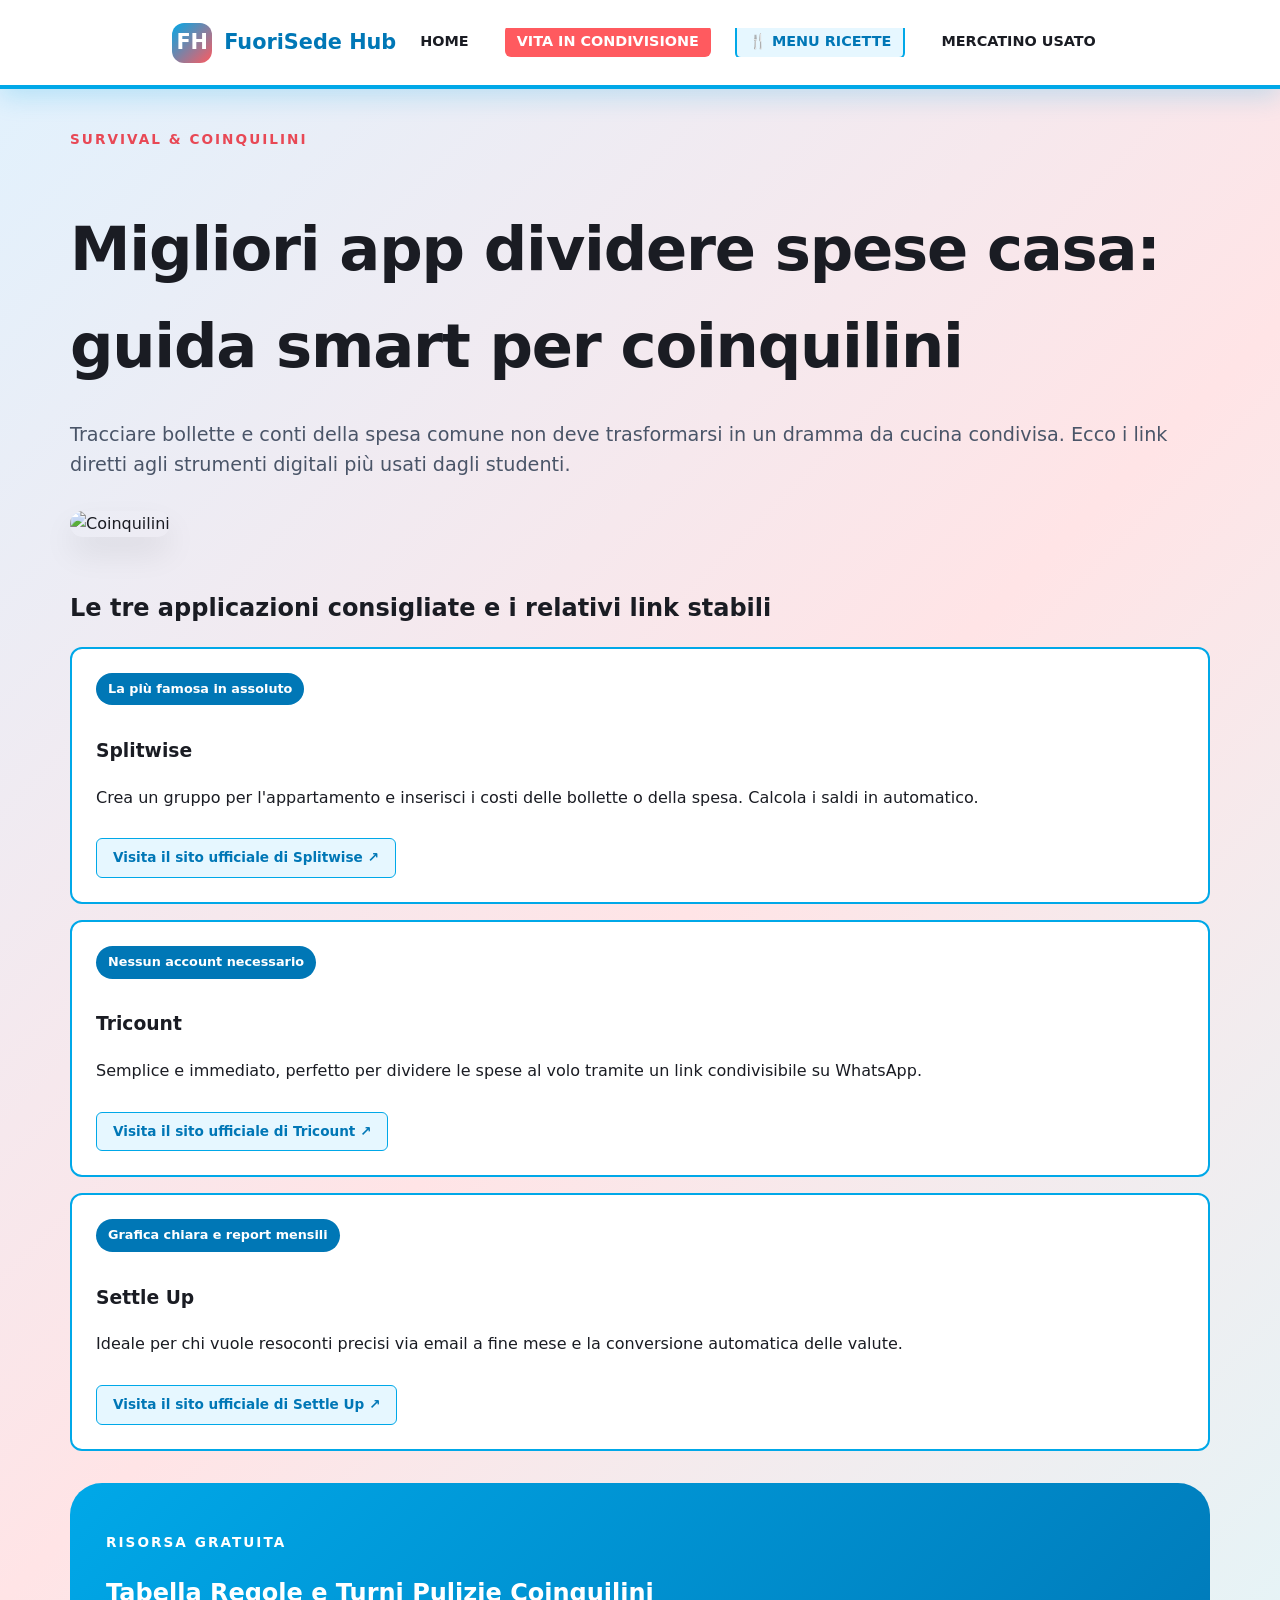
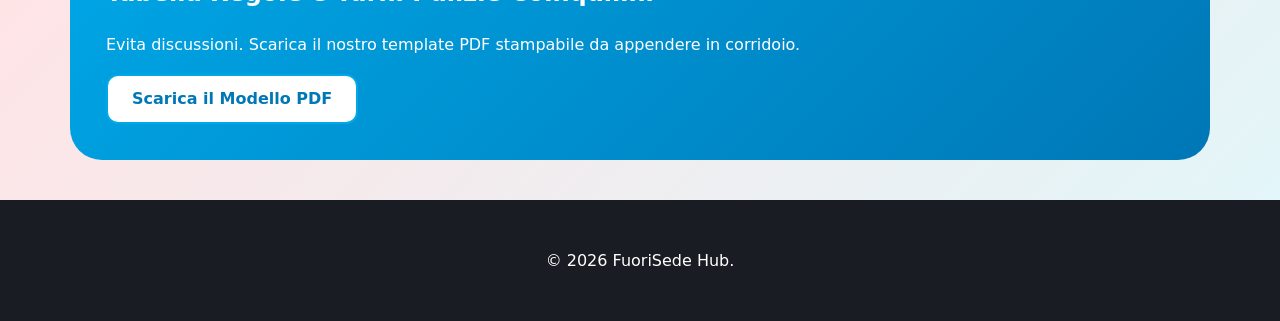
==== condivisione.html @ a3eaa7cb "Create condivisione.html" ====
<!DOCTYPE html>
<html lang="it">
  <head>
    <meta charset="UTF-8" />
    <meta name="viewport" content="width=device-width, initial-scale=1.0" />
    <meta name="description" content="Migliori app dividere spese casa: scopri come gestire il budget, le bollette e le spese condivise tra coinquilini universitari fuori sede." />
    <title>Migliori app dividere spese casa | FuoriSede Hub</title>
    <style>
      :root {
        --primary: #00a8e8; --primary-dark: #0077b6; --accent: #ff5a5f; --accent-dark: #e84855; --cyan: #8eddf9; --ink: #1a1c23; --muted: #4a5568; --bg: #f0f4f8; --surface: #ffffff; --soft: #e6f7ff; --line: #cbd5e1; --shadow: 0 16px 32px rgba(0, 0, 0, 0.08); --radius-sm: 12px; --radius-md: 20px; --radius-lg: 32px; --container: min(1140px, calc(100% - 40px));
      }
      * { box-sizing: border-box; }
      html { scroll-behavior: smooth; }
      body { margin: 0; color: var(--ink); background: linear-gradient(135deg, #e0f2fe 0%, #ffe4e6 50%, #e0f7fa 100%); font-family: system-ui, -apple-system, sans-serif; line-height: 1.6; }
      a { color: inherit; text-decoration: none; }
      .site-header { position: sticky; top: 0; z-index: 20; background: #ffffff; border-bottom: 4px solid var(--primary); box-shadow: 0 8px 24px rgba(0, 168, 232, 0.2); }
      .navbar { width: var(--container); min-height: 85px; margin: 0 auto; display: flex; flex-direction: column; align-items: center; justify-content: center; padding: 10px 0; gap: 12px; }
      .logo { display: inline-flex; align-items: center; gap: 12px; font-weight: 900; font-size: 1.3rem; color: var(--primary-dark); }
      .logo-mark { width: 40px; height: 40px; display: grid; place-items: center; color: #ffffff; background: linear-gradient(135deg, var(--primary), var(--accent)); border-radius: 12px; }
      .nav-links { display: flex; gap: 10px; margin: 0; padding: 0; list-style: none; max-width: 100%; overflow-x: auto; white-space: nowrap; padding-bottom: 4px; }
      .nav-links a { color: var(--ink); font-weight: 800; text-transform: uppercase; font-size: 0.75rem; padding: 6px 10px; border-radius: 6px; }
      .nav-links .active { color: #ffffff; background-color: var(--accent); }
      .nav-links .menu-btn { background: var(--soft); color: var(--primary-dark); border: 2px solid var(--primary); }
      main { width: var(--container); margin: 40px auto; }
      .eyebrow { color: var(--accent-dark); font-size: 0.85rem; font-weight: 800; text-transform: uppercase; letter-spacing: 0.15em; margin-bottom: 12px; }
      h1 { font-size: clamp(2.2rem, 8vw, 3.8rem); font-weight: 900; margin-bottom: 24px; letter-spacing: -0.02em; }
      .lead { font-size: 1.2rem; color: var(--muted); margin-bottom: 30px; }
      .responsive-image { width: 100%; height: auto; border-radius: var(--radius-md); aspect-ratio: 16/10; object-fit: cover; margin-bottom: 32px; box-shadow: var(--shadow); }
      .review-card { padding: 24px; background: var(--surface); border: 2px solid var(--primary); border-radius: var(--radius-sm); margin-bottom: 16px; }
      .rating { display: inline-flex; margin-bottom: 12px; padding: 6px 12px; color: #ffffff; background: var(--primary-dark); border-radius: 999px; font-size: 0.8rem; font-weight: 700; }
      .app-link-btn { display: inline-flex; margin-top: 12px; padding: 8px 16px; background: var(--soft); color: var(--primary-dark); border-radius: 6px; font-weight: 700; border: 1px solid var(--primary); font-size: 0.85rem; }
      .app-link-btn:hover { background: var(--primary); color: #fff; }
      .download-box, .cta-box { padding: 36px; color: #ffffff; background: linear-gradient(135deg, var(--primary), var(--primary-dark)); border-radius: var(--radius-lg); margin: 32px 0; border: none; }
      .download-box p, .cta-box p { color: #ffffff; }
      .button { min-height: 50px; display: inline-flex; align-items: center; justify-content: center; padding: 0 24px; color: #ffffff; background: var(--accent); border: 0; border-radius: var(--radius-sm); font-weight: 700; cursor: pointer; box-shadow: 0 10px 24px rgba(255, 90, 95, 0.35); }
      .button-secondary { color: var(--primary-dark); background: var(--surface); border: 2px solid var(--primary); box-shadow: none; }
      .site-footer { margin-top: 40px; color: #ffffff; background: var(--ink); padding: 32px 0; text-align: center; }
      @media (min-width: 720px) { .navbar { flex-direction: row; min-height: 85px; padding: 0; } .nav-links { gap: 24px; } .nav-links a { font-size: 0.9rem; padding: 8px 12px; } }
    </style>
  </head>
  <body>
    <header class="site-header">
      <nav class="navbar">
        <a class="logo" href="index.html"><span class="logo-mark">FH</span><span>FuoriSede Hub</span></a>
        <ul class="nav-links">
          <li><a href="index.html">Home</a></li>
          <li><a href="condivisione.html" class="active">Vita in Condivisione</a></li>
          <li><a href="menu.html" class="menu-btn">🍴 Menu Ricette</a></li>
          <li><a href="mercatino.html">Mercatino Usato</a></li>
        </ul>
      </nav>
    </header>

    <main>
      <article>
        <p class="eyebrow">Survival &amp; Coinquilini</p>
        <h1>Migliori app dividere spese casa: guida smart per coinquilini</h1>
        <p class="lead">Tracciare bollette e conti della spesa comune non deve trasformarsi in un dramma da cucina condivisa. Ecco i link diretti agli strumenti digitali più usati dagli studenti.</p>
        <img class="responsive-image" src="https://images.unsplash.com/photo-1522202176988-66273c2fd55f?auto=format&fit=crop&w=1200&q=80" alt="Coinquilini" />

        <section>
          <h2>Le tre applicazioni consigliate e i relativi link stabili</h2>
          
          <div class="review-card">
            <span class="rating">La più famosa in assoluto</span>
            <h3>Splitwise</h3>
            <p>Crea un gruppo per l'appartamento e inserisci i costi delle bollette o della spesa. Calcola i saldi in automatico.</p>
            <a href="https://www.splitwise.com/" target="_blank" rel="noopener" class="app-link-btn">Visita il sito ufficiale di Splitwise ↗</a>
          </div>

          <div class="review-card">
            <span class="rating">Nessun account necessario</span>
            <h3>Tricount</h3>
            <p>Semplice e immediato, perfetto per dividere le spese al volo tramite un link condivisibile su WhatsApp.</p>
            <a href="https://www.tricount.com/" target="_blank" rel="noopener" class="app-link-btn">Visita il sito ufficiale di Tricount ↗</a>
          </div>

          <div class="review-card">
            <span class="rating">Grafica chiara e report mensili</span>
            <h3>Settle Up</h3>
            <p>Ideale per chi vuole resoconti precisi via email a fine mese e la conversione automatica delle valute.</p>
            <a href="https://settleup.io/" target="_blank" rel="noopener" class="app-link-btn">Visita il sito ufficiale di Settle Up ↗</a>
          </div>
        </section>

        <aside class="download-box">
          <p class="eyebrow">Risorsa Gratuita</p>
          <h2>Tabella Regole e Turni Pulizie Coinquilini</h2>
          <p>Evita discussioni. Scarica il nostro template PDF stampabile da appendere in corridoio.</p>
          <a class="button button-secondary" href="#" download>Scarica il Modello PDF</a>
        </aside>
      </article>
    </main>
    <footer class="site-footer"><p>&copy; 2026 FuoriSede Hub.</p></footer>
  </body>
</html>
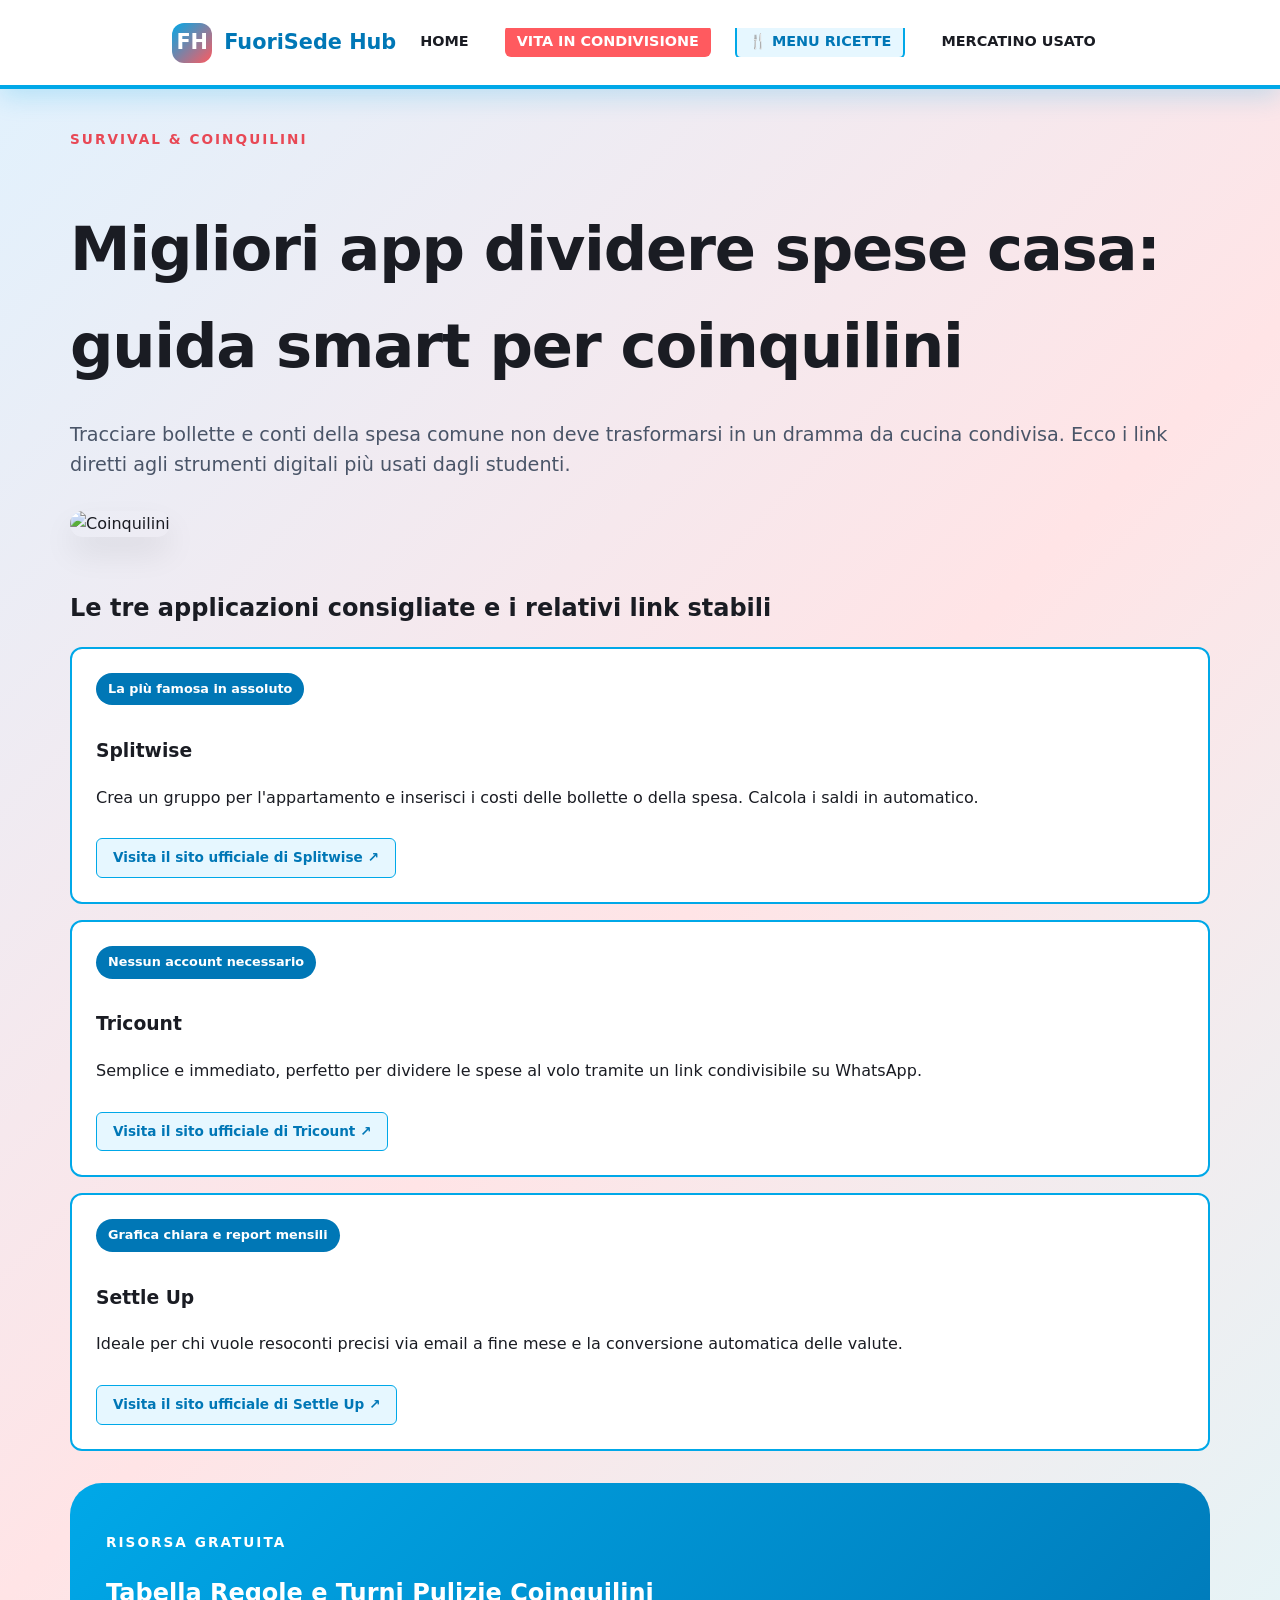
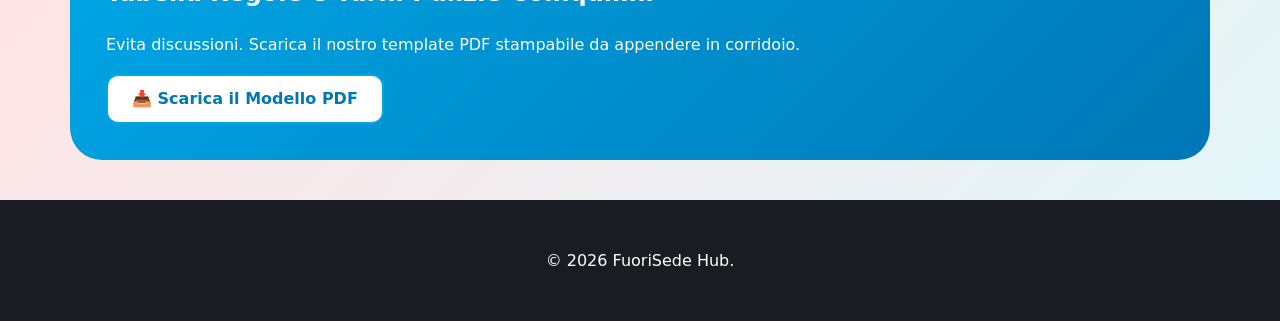
==== commit 2dda6272: "Update condivisione.html" ====
--- a/condivisione.html
+++ b/condivisione.html
@@ -83,11 +83,14 @@
           </div>
         </section>
 
+        <!-- BOX DOWNLOAD CONFIGURATO CON IL LINK REALE AL FILE PDF -->
         <aside class="download-box">
           <p class="eyebrow">Risorsa Gratuita</p>
           <h2>Tabella Regole e Turni Pulizie Coinquilini</h2>
           <p>Evita discussioni. Scarica il nostro template PDF stampabile da appendere in corridoio.</p>
-          <a class="button button-secondary" href="#" download>Scarica il Modello PDF</a>
+          <a class="button button-secondary" href="tabella-pulizie.pdf" download="Vademecum_Convivenza_FuoriSedeHub.pdf">
+            📥 Scarica il Modello PDF
+          </a>
         </aside>
       </article>
     </main>
